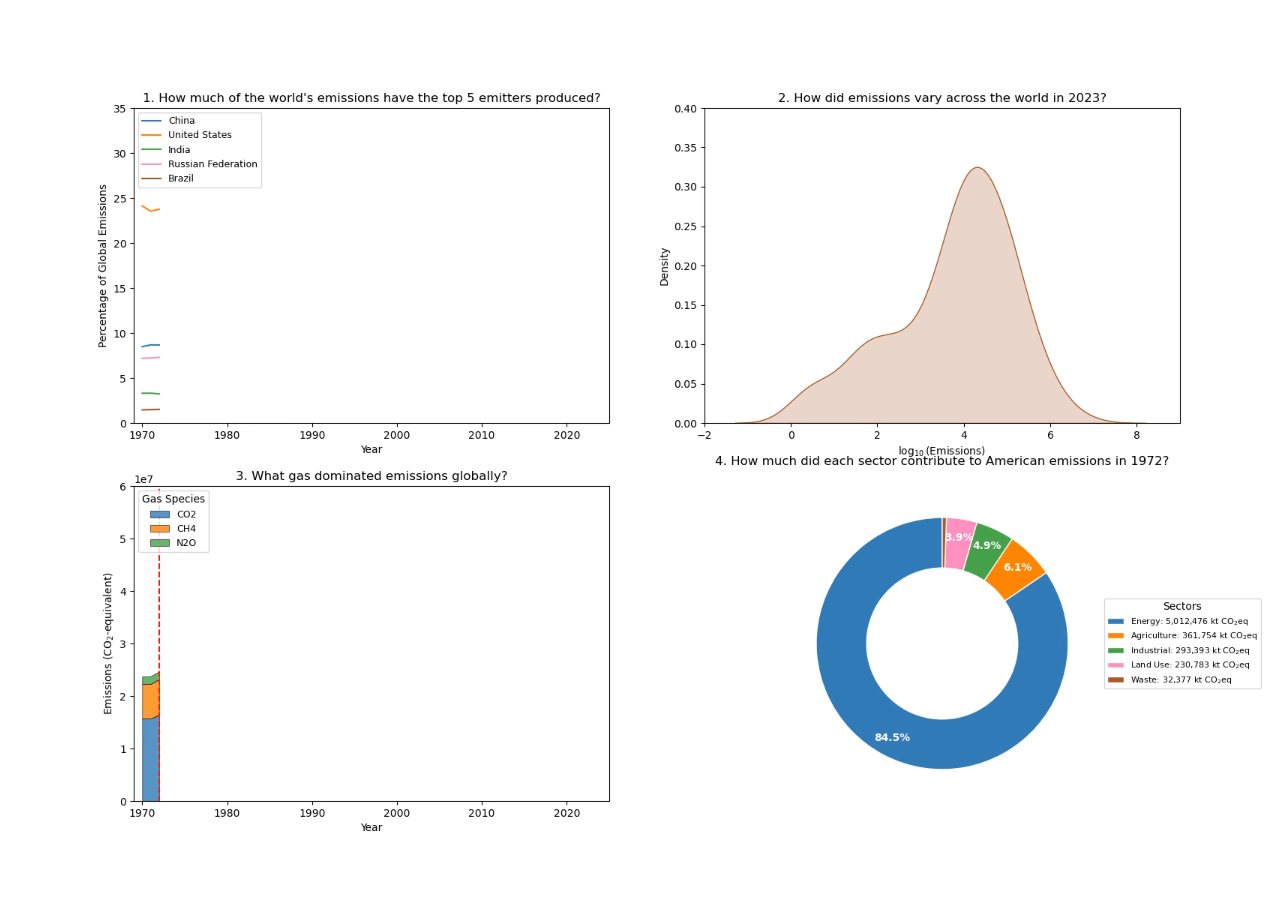
==== index.html @ a966f35d "created framework for video to visceralize, redirection mechanism, and styles." ====
<!DOCTYPE html>
<html lang="en">
<head>
    <meta charset="UTF-8">
    <meta name="viewport" content="width=device-width, initial-scale=1.0">
    <title>Video Intro</title>
    <style>
        body {
            margin: 0;
            padding: 0;
            overflow: hidden;
            background-color: black;
        }
        #video-container {
            position: fixed;
            top: 0;
            left: 0;
            width: 100vw;
            height: 100vh;
            display: flex;
            justify-content: center;
            align-items: center;
        }
        #intro-video {
            width: 100%;
            height: 100%;
            object-fit: cover;
        }
    </style>
</head>
<body>
    <div id="video-container">
        <video id="intro-video" autoplay muted>
            <source src="intro.mp4" type="video/mp4">
            Your browser does not support the video tag.
        </video>
    </div>

    <script>
        document.getElementById('intro-video').addEventListener('ended', function() {
            window.location.href = 'https://lowell-monis-deep-shit.share.connect.posit.cloud/';
        });
        
        // Fallback redirect in case video doesn't play
        setTimeout(function() {
            window.location.href = 'https://lowell-monis-deep-shit.share.connect.posit.cloud/';
        }, 60000); // Redirect after 60 seconds if video hasn't played
    </script>
</body>
</html>
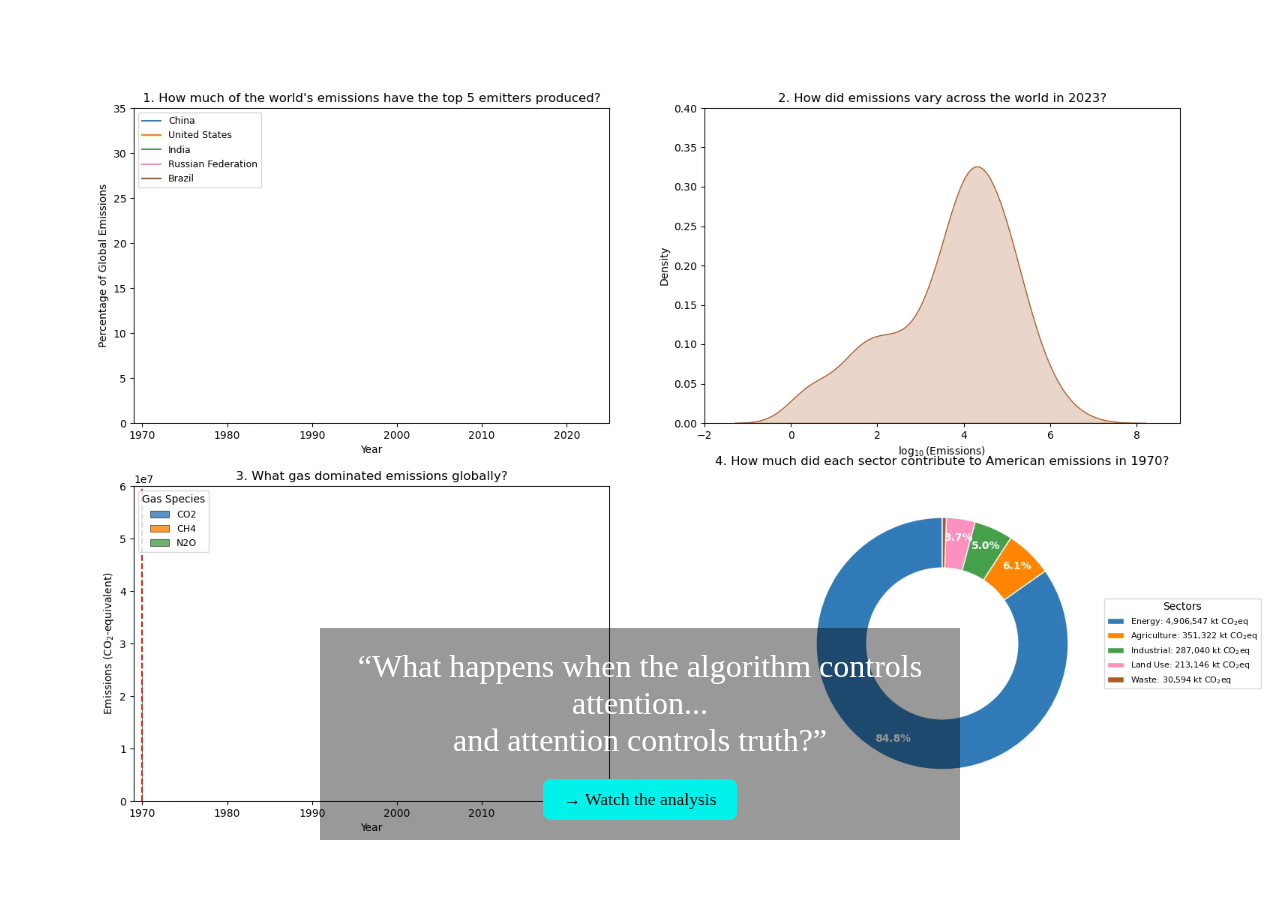
==== commit 273d7ea1: "updattes" ====
--- a/index.html
+++ b/index.html
@@ -3,13 +3,14 @@
 <head>
     <meta charset="UTF-8">
     <meta name="viewport" content="width=device-width, initial-scale=1.0">
-    <title>Video Intro</title>
+    <title>Are we in deep shit?</title>
     <style>
         body {
             margin: 0;
             padding: 0;
             overflow: hidden;
             background-color: black;
+            font-family: 'Garamond', serif;
         }
         #video-container {
             position: fixed;
@@ -20,31 +21,85 @@
             display: flex;
             justify-content: center;
             align-items: center;
+            z-index: 1;
         }
         #intro-video {
             width: 100%;
             height: 100%;
             object-fit: cover;
         }
+        #quote-container {
+            position: fixed;
+            bottom: 60px;
+            left: 50%;
+            transform: translateX(-50%);
+            color: white;
+            text-align: center;
+            font-size: 2rem;
+            padding: 20px;
+            background-color: rgba(0, 0, 0, 0.4);
+            z-index: 2;
+        }
+        #quote-container button {
+            margin-top: 20px;
+            padding: 10px 20px;
+            font-size: 1.1rem;
+            font-family: 'Garamond', serif;
+            background-color: #00F2EA;
+            color: black;
+            border: none;
+            border-radius: 8px;
+            cursor: pointer;
+        }
+        #quote-container button:hover {
+            background-color: #FF0050;
+            color: white;
+        }
     </style>
 </head>
 <body>
     <div id="video-container">
-        <video id="intro-video" autoplay muted>
+        <video id="intro-video" autoplay>
             <source src="intro.mp4" type="video/mp4">
             Your browser does not support the video tag.
         </video>
     </div>
 
+    <div id="quote-container">
+        <div>“What happens when the algorithm controls attention...<br>and attention controls truth?”</div>
+        <button id="watch-button">→ Watch the analysis</button>
+    </div>
+
     <script>
-        document.getElementById('intro-video').addEventListener('ended', function() {
-            window.location.href = 'https://lowell-monis-deep-shit.share.connect.posit.cloud/';
+        const redirectURL = 'https://lowell-monis-deep-shit.share.connect.posit.cloud/';
+        const video = document.getElementById('intro-video');
+        const button = document.getElementById('watch-button');
+
+        // Redirect when video ends
+        video.addEventListener('ended', () => {
+            window.location.href = redirectURL;
         });
-        
-        // Fallback redirect in case video doesn't play
-        setTimeout(function() {
-            window.location.href = 'https://lowell-monis-deep-shit.share.connect.posit.cloud/';
-        }, 60000); // Redirect after 60 seconds if video hasn't played
+
+        // Button prevents redirect, acts as pause marker
+        button.addEventListener('click', () => {
+            video.pause();
+        });
+
+        // Backup redirect if video fails
+        setTimeout(() => {
+            window.location.href = redirectURL;
+        }, 80000);
+
+        // SKIP detection
+        let sequence = '';
+        document.addEventListener('keydown', (e) => {
+            sequence += e.key.toUpperCase();
+            if (sequence.includes('SKIP')) {
+                window.location.href = redirectURL;
+            }
+            // Prevent runaway input
+            if (sequence.length > 10) sequence = sequence.slice(-4);
+        });
     </script>
 </body>
-</html>+</html>
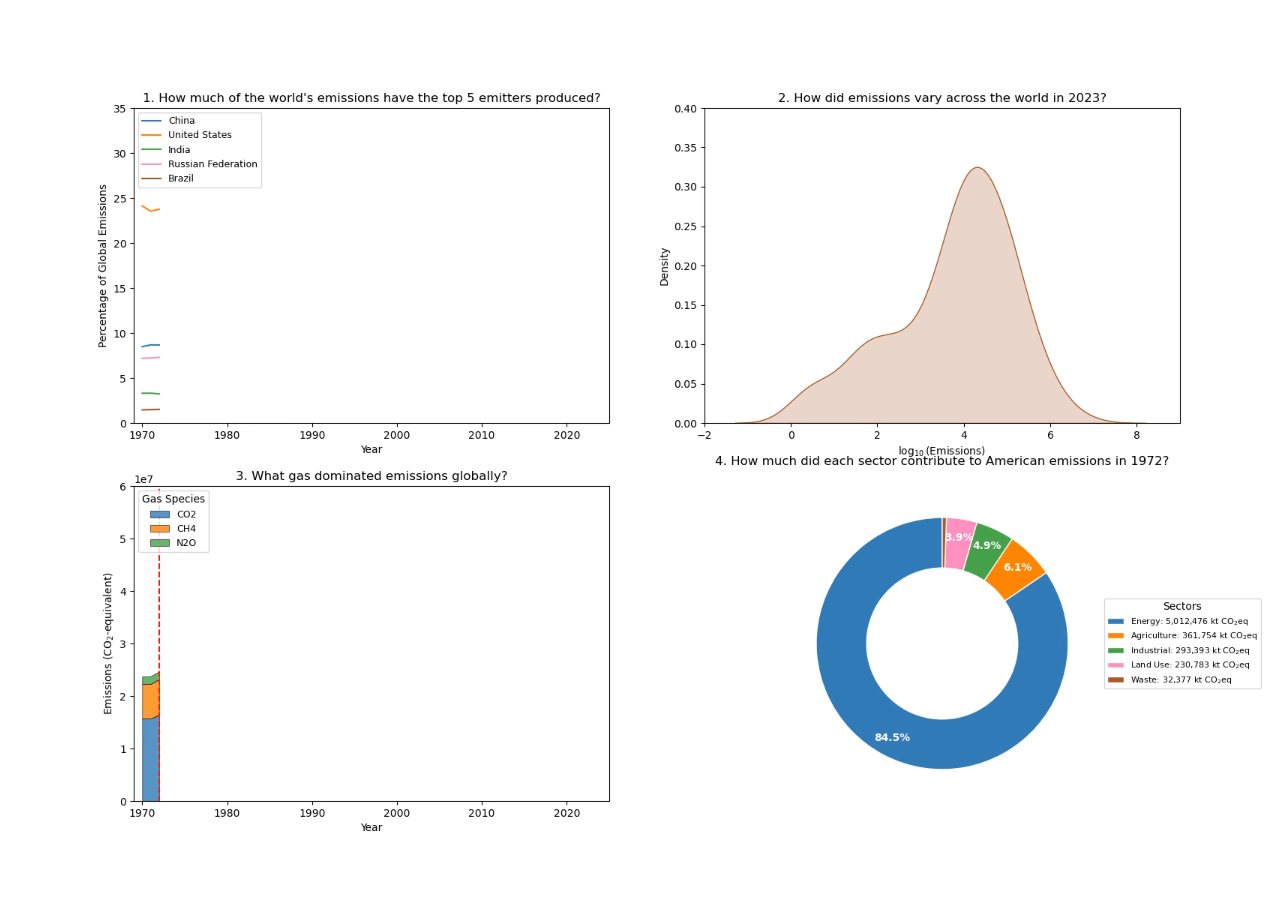
==== commit 0cc5e167: "deployed properly" ====
--- a/index.html
+++ b/index.html
@@ -1,105 +1,111 @@
 <!DOCTYPE html>
 <html lang="en">
 <head>
-    <meta charset="UTF-8">
-    <meta name="viewport" content="width=device-width, initial-scale=1.0">
-    <title>Are we in deep shit?</title>
-    <style>
-        body {
-            margin: 0;
-            padding: 0;
-            overflow: hidden;
-            background-color: black;
-            font-family: 'Garamond', serif;
-        }
-        #video-container {
-            position: fixed;
-            top: 0;
-            left: 0;
-            width: 100vw;
-            height: 100vh;
-            display: flex;
-            justify-content: center;
-            align-items: center;
-            z-index: 1;
-        }
-        #intro-video {
-            width: 100%;
-            height: 100%;
-            object-fit: cover;
-        }
-        #quote-container {
-            position: fixed;
-            bottom: 60px;
-            left: 50%;
-            transform: translateX(-50%);
-            color: white;
-            text-align: center;
-            font-size: 2rem;
-            padding: 20px;
-            background-color: rgba(0, 0, 0, 0.4);
-            z-index: 2;
-        }
-        #quote-container button {
-            margin-top: 20px;
-            padding: 10px 20px;
-            font-size: 1.1rem;
-            font-family: 'Garamond', serif;
-            background-color: #00F2EA;
-            color: black;
-            border: none;
-            border-radius: 8px;
-            cursor: pointer;
-        }
-        #quote-container button:hover {
-            background-color: #FF0050;
-            color: white;
-        }
-    </style>
+  <meta charset="UTF-8" />
+  <meta name="viewport" content="width=device-width, initial-scale=1.0"/>
+  <title>Are we in deep shit?</title>
+  <style>
+    body {
+      margin: 0;
+      padding: 0;
+      overflow: hidden;
+      background-color: black;
+      font-family: 'Garamond', serif;
+    }
+
+    #video-container {
+      position: fixed;
+      top: 0;
+      left: 0;
+      width: 100vw;
+      height: 100vh;
+      z-index: 1;
+    }
+
+    #intro-video {
+      width: 100%;
+      height: 100%;
+      object-fit: cover;
+    }
+
+    #quote-container {
+      position: fixed;
+      bottom: 60px;
+      left: 50%;
+      transform: translateX(-50%);
+      color: white;
+      font-size: 2rem;
+      text-align: center;
+      z-index: 2;
+      padding: 20px;
+      background-color: rgba(0, 0, 0, 0.4);
+      display: none;
+    }
+
+    #quote-container button {
+      margin-top: 20px;
+      padding: 10px 20px;
+      font-size: 1.1rem;
+      font-family: 'Garamond', serif;
+      background-color: #00F2EA;
+      color: black;
+      border: none;
+      border-radius: 8px;
+      cursor: pointer;
+    }
+
+    #quote-container button:hover {
+      background-color: #FF0050;
+      color: white;
+    }
+  </style>
 </head>
 <body>
-    <div id="video-container">
-        <video id="intro-video" autoplay>
-            <source src="intro.mp4" type="video/mp4">
-            Your browser does not support the video tag.
-        </video>
-    </div>
 
-    <div id="quote-container">
-        <div>“What happens when the algorithm controls attention...<br>and attention controls truth?”</div>
-        <button id="watch-button">→ Watch the analysis</button>
-    </div>
+  <div id="video-container">
+    <video id="intro-video" autoplay muted playsinline>
+      <source src="intro.mp4" type="video/mp4" />
+      Your browser does not support the video tag.
+    </video>
+  </div>
 
-    <script>
-        const redirectURL = 'https://lowell-monis-deep-shit.share.connect.posit.cloud/';
-        const video = document.getElementById('intro-video');
-        const button = document.getElementById('watch-button');
+  <div id="quote-container">
+    <div>What happens when the algorithm controls attention...<br>and attention controls truth?</div>
+    <button id="watch-button">Watch the analysis</button>
+  </div>
 
-        // Redirect when video ends
-        video.addEventListener('ended', () => {
-            window.location.href = redirectURL;
-        });
-
-        // Button prevents redirect, acts as pause marker
-        button.addEventListener('click', () => {
-            video.pause();
-        });
-
-        // Backup redirect if video fails
-        setTimeout(() => {
-            window.location.href = redirectURL;
-        }, 80000);
-
-        // SKIP detection
-        let sequence = '';
-        document.addEventListener('keydown', (e) => {
-            sequence += e.key.toUpperCase();
-            if (sequence.includes('SKIP')) {
-                window.location.href = redirectURL;
-            }
-            // Prevent runaway input
-            if (sequence.length > 10) sequence = sequence.slice(-4);
-        });
-    </script>
+  <script>
+    const video = document.getElementById('intro-video');
+    const quoteBox = document.getElementById('quote-container');
+    const button = document.getElementById('watch-button');
+  
+    document.addEventListener('click', () => {
+      video.muted = false;
+      video.play().catch(e => console.log('Autoplay with sound failed:', e));
+    }, { once: true });
+  
+    video.addEventListener('ended', () => {
+      quoteBox.style.display = 'block';
+    });
+  
+    button.addEventListener('click', () => {
+      window.location.href = 'https://lowell-monis-deep-shit.share.connect.posit.cloud/';
+    });
+  
+    setTimeout(() => {
+      quoteBox.style.display = 'block';
+    }, 80000);
+  
+    let sequence = '';
+    document.addEventListener('keydown', (e) => {
+      sequence += e.key.toUpperCase();
+      if (sequence.includes('SKIP')) {
+        video.pause();
+        quoteBox.style.display = 'block';
+      }
+      if (sequence.length > 10) sequence = sequence.slice(-4);
+    });
+  </script>
+  
 </body>
 </html>
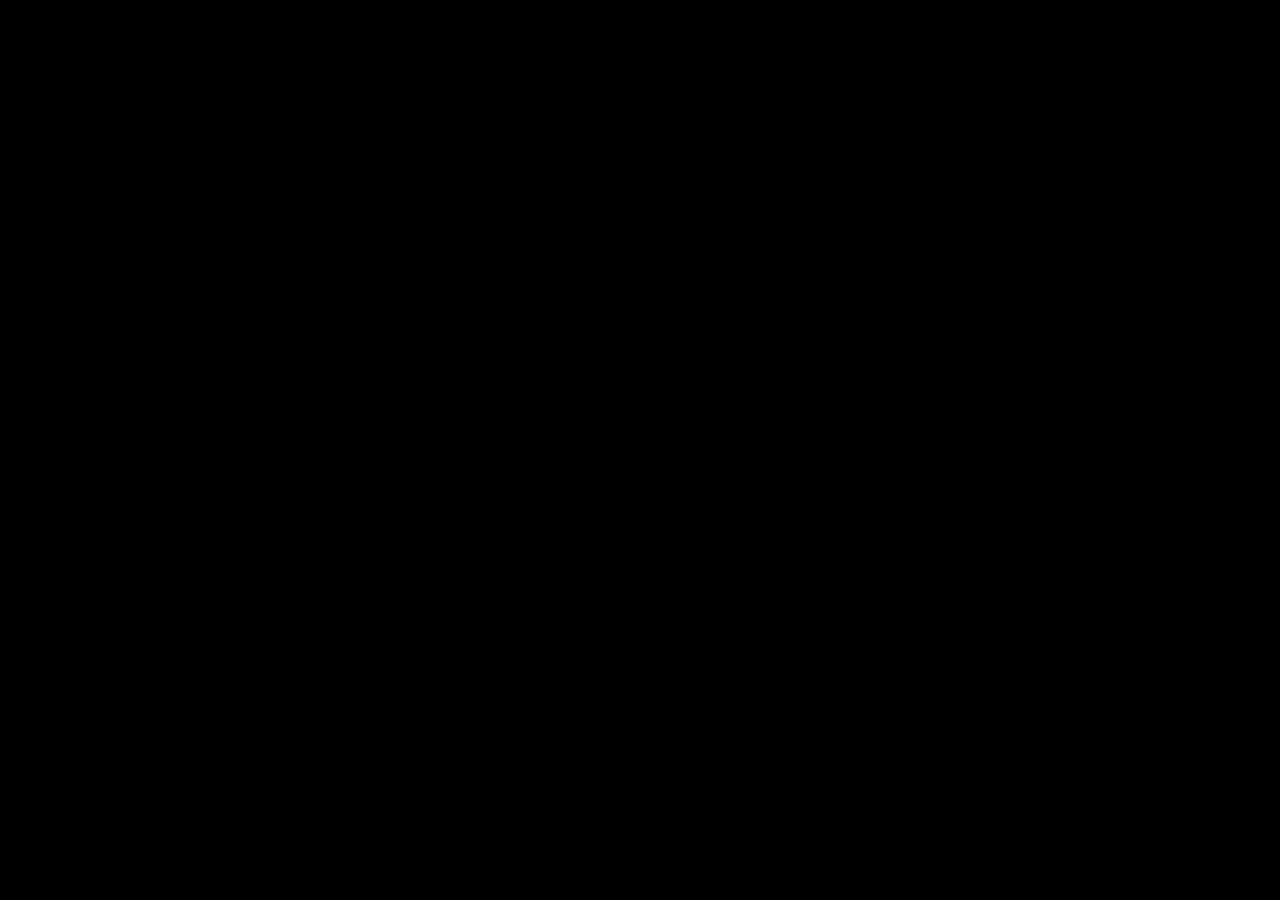
==== commit 91e983a8: "updated reqs" ====
--- a/index.html
+++ b/index.html
@@ -64,7 +64,7 @@
 
   <div id="video-container">
     <video id="intro-video" autoplay muted playsinline>
-      <source src="intro.mp4" type="video/mp4" />
+      <source src="assets/intro.mp4" type="video/mp4" />
       Your browser does not support the video tag.
     </video>
   </div>
